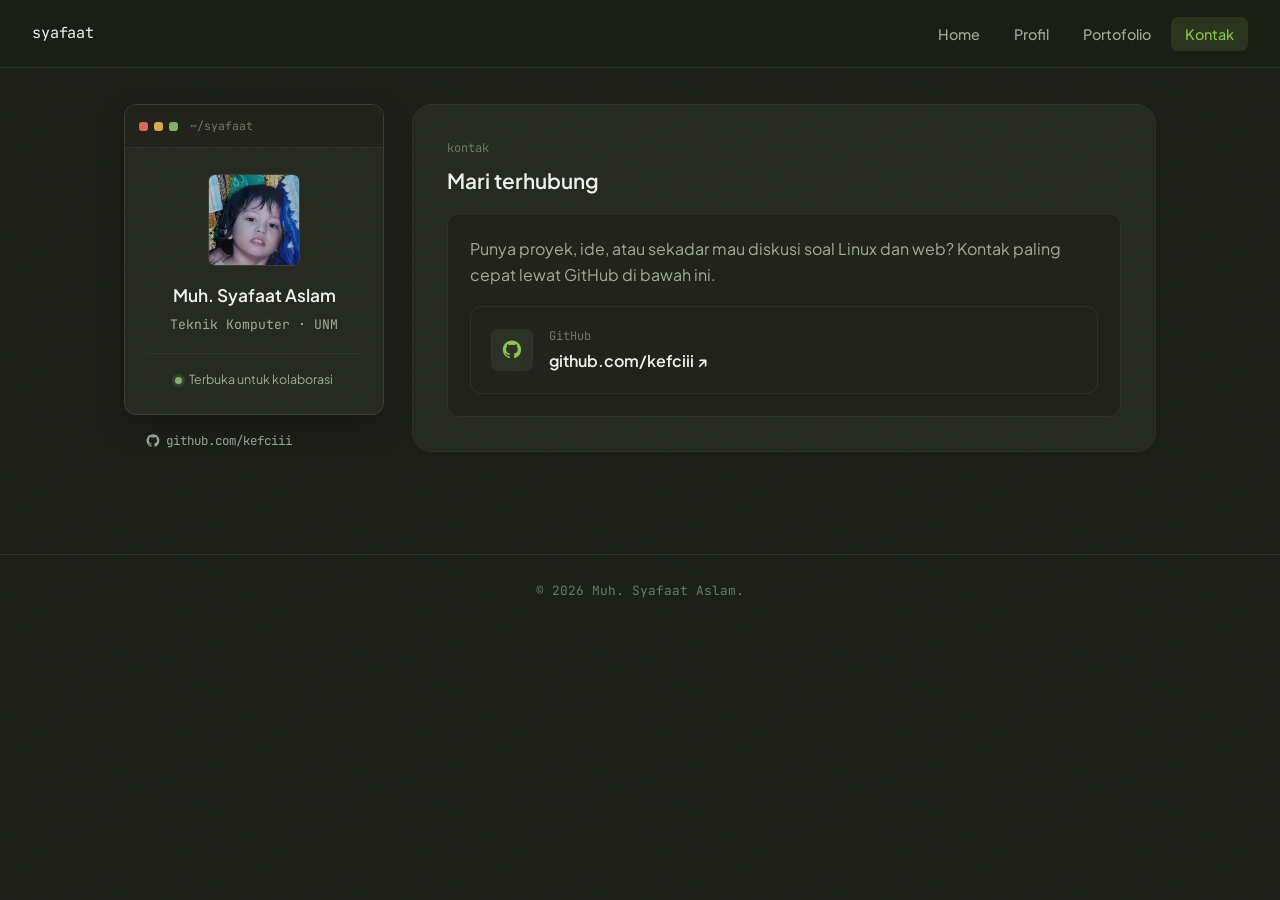
==== kontak.html @ 99794496 "portofolio" ====
<!DOCTYPE html>
<html lang="id">
<head>
    <meta charset="UTF-8">
    <meta name="viewport" content="width=device-width, initial-scale=1.0">
    <title>Kontak — Muh. Syafaat Aslam</title>
    <meta name="description" content="Hubungi Muh. Syafaat Aslam, mahasiswa Teknik Komputer UNM, lewat GitHub.">
    <meta name="theme-color" content="#16140f">
    <link rel="icon" type="image/svg+xml" href="favicon.svg">
    <link rel="stylesheet" href="style.css" type="text/css">
</head>
<body>

    <a href="#rightcolumn" class="skip-link">Lewati ke konten utama</a>

    <nav id="menu">
        <a href="index.html" class="brand">syafaat<span>
        <ul class="nav-links">
            <li><a href="index.html">Home</a></li>
            <li><a href="profil.html">Profil</a></li>
            <li><a href="portofolio.html">Portofolio</a></li>
            <li><a href="kontak.html" class="active">Kontak</a></li>
        </ul>
    </nav>

    <div id="wrapper">
        <div id="leftcolumn">
            <aside class="profile-card">
                <div class="card-chrome">
                    <span class="dot red"></span>
                    <span class="dot yellow"></span>
                    <span class="dot green"></span>
                    <span class="chrome-label">~/syafaat</span>
                </div>
                <div class="profile-body">
                    <div class="avatar"><img src="foto_profil.jpg" alt="Foto Muh. Syafaat Aslam"></div>
                    <b>Muh. Syafaat Aslam</b>
                    <p class="infotext">Teknik Komputer · UNM</p>
                    <div class="status-row">
                        <span class="status-dot"></span>
                        <span>Terbuka untuk kolaborasi</span>
                    </div>
                </div>
            </aside>
            <a href="https://github.com/kefciii" target="_blank" class="sidebar-link" style="margin-left: 22px;">
                <svg viewBox="0 0 24 24" fill="currentColor" aria-hidden="true"><path d="M12 .5C5.73.5.98 5.24.98 11.52c0 4.84 3.14 8.94 7.49 10.39.55.1.75-.24.75-.53 0-.26-.01-1.13-.02-2.05-3.05.66-3.7-1.3-3.7-1.3-.5-1.27-1.22-1.6-1.22-1.6-.99-.68.08-.67.08-.67 1.1.08 1.68 1.13 1.68 1.13.98 1.67 2.56 1.19 3.19.91.1-.71.38-1.19.7-1.46-2.44-.28-5-1.22-5-5.43 0-1.2.43-2.18 1.13-2.94-.11-.28-.49-1.4.11-2.92 0 0 .92-.3 3.02 1.12a10.5 10.5 0 0 1 5.5 0c2.1-1.42 3.02-1.12 3.02-1.12.6 1.52.22 2.64.11 2.92.7.76 1.13 1.74 1.13 2.94 0 4.22-2.57 5.15-5.02 5.42.39.34.74 1 .74 2.03 0 1.47-.01 2.65-.01 3.01 0 .29.2.64.76.53 4.34-1.45 7.48-5.55 7.48-10.39C23.02 5.24 18.27.5 12 .5Z"/></svg>
                github.com/kefciii
            </a>
        </div>

        <main id="rightcolumn" tabindex="-1">
            <section id="kontak" class="content-section">
                <span class="section-kicker">kontak</span>
                <h2>Mari terhubung</h2>
                <div class="transparent-box">
                    <p>Punya proyek, ide, atau sekadar mau diskusi soal Linux dan web? Kontak paling cepat lewat GitHub di bawah ini.</p>

                    <a href="https://github.com/kefciii" target="_blank" class="contact-card">
                        <span class="contact-icon">
                            <svg viewBox="0 0 24 24" fill="currentColor" aria-hidden="true"><path d="M12 .5C5.73.5.98 5.24.98 11.52c0 4.84 3.14 8.94 7.49 10.39.55.1.75-.24.75-.53 0-.26-.01-1.13-.02-2.05-3.05.66-3.7-1.3-3.7-1.3-.5-1.27-1.22-1.6-1.22-1.6-.99-.68.08-.67.08-.67 1.1.08 1.68 1.13 1.68 1.13.98 1.67 2.56 1.19 3.19.91.1-.71.38-1.19.7-1.46-2.44-.28-5-1.22-5-5.43 0-1.2.43-2.18 1.13-2.94-.11-.28-.49-1.4.11-2.92 0 0 .92-.3 3.02 1.12a10.5 10.5 0 0 1 5.5 0c2.1-1.42 3.02-1.12 3.02-1.12.6 1.52.22 2.64.11 2.92.7.76 1.13 1.74 1.13 2.94 0 4.22-2.57 5.15-5.02 5.42.39.34.74 1 .74 2.03 0 1.47-.01 2.65-.01 3.01 0 .29.2.64.76.53 4.34-1.45 7.48-5.55 7.48-10.39C23.02 5.24 18.27.5 12 .5Z"/></svg>
                        </span>
                        <span class="contact-meta">
                            <span class="contact-label">GitHub</span>
                            <span class="contact-value">github.com/kefciii ↗</span>
                        </span>
                    </a>
                </div>
            </section>
        </main>
    </div>

    <div class="footer">
        © 2026 Muh. Syafaat Aslam.
    </div>

</body>
</html>
---- style.css ----
@import url('https://fonts.googleapis.com/css2?family=Plus+Jakarta+Sans:wght@400;500;600;700&family=JetBrains+Mono:wght@400;500;600&display=swap');

:root {
    --bg: #1c1e18;
    --bg-soft: #21231b;
    --card: #262920;
    --card-alt: #2c3025;
    --border: #3c4033;
    --border-soft: #2f3327;
    --text-main: #eef2e6;
    --text-muted: #a3ab97;
    --text-faint: #6f7864;
    --accent: #8bc34a;
    --accent-dim: #6ea23a;
    --accent-soft: rgba(139, 195, 74, 0.14);
    --accent-shadow: rgba(139, 195, 74, 0.24);
    --sans: 'Plus Jakarta Sans', sans-serif;
    --mono: 'JetBrains Mono', ui-monospace, monospace;
    --radius-lg: 20px;
    --radius-md: 12px;
    --radius-sm: 7px;
}

* {
    margin: 0;
    padding: 0;
    box-sizing: border-box;
}

html {
    scroll-behavior: smooth;
}

body {
    background-color: var(--bg);
    color: var(--text-main);
    font-family: var(--sans);
    line-height: 1.6;
    overflow-x: hidden;
    position: relative;
}

/* subtle grain overlay to break flat digital surfaces */
body::before {
    content: "";
    position: fixed;
    inset: 0;
    z-index: 3;
    pointer-events: none;
    opacity: 0.05;
    mix-blend-mode: overlay;
    background-image: url("data:image/svg+xml,%3Csvg xmlns='http://www.w3.org/2000/svg' width='120' height='120'%3E%3Cfilter id='n'%3E%3CfeTurbulence type='fractalNoise' baseFrequency='0.9' numOctaves='2' stitchTiles='stitch'/%3E%3C/filter%3E%3Crect width='100%25' height='100%25' filter='url(%23n)'/%3E%3C/svg%3E");
}

@keyframes fadeInUp {
    from { opacity: 0; transform: translateY(16px); }
    to { opacity: 1; transform: translateY(0); }
}

.content-section, .profile-card {
    animation: fadeInUp 0.5s ease-out both;
}

/* accessibility: skip link */
.skip-link {
    position: absolute;
    left: 12px;
    top: -60px;
    background: var(--accent);
    color: #1c1e18;
    font-family: var(--mono);
    font-size: 0.85rem;
    font-weight: 600;
    padding: 10px 16px;
    border-radius: var(--radius-sm);
    z-index: 2000;
    transition: top 0.2s ease;
}

.skip-link:focus {
    top: 12px;
}

:focus-visible {
    outline: 2px solid var(--accent);
    outline-offset: 3px;
    border-radius: 4px;
}

/* ---------- nav ---------- */

#menu {
    display: flex;
    justify-content: space-between;
    align-items: center;
    height: 68px;
    width: 100%;
    background: rgba(28, 30, 24, 0.82);
    backdrop-filter: blur(10px);
    position: fixed;
    top: 0;
    left: 0;
    z-index: 1000;
    border-bottom: 1px solid var(--border-soft);
    padding: 0 32px;
}

.brand {
    font-family: var(--mono);
    font-size: 0.95rem;
    color: var(--text-main);
    text-decoration: none;
    letter-spacing: -0.01em;
}

.brand:hover {
    text-decoration: none;
    color: var(--text-main);
}

.brand span {
    color: var(--accent);
}

#menu ul.nav-links {
    display: flex;
    align-items: center;
    gap: 6px;
    list-style: none;
}

#menu ul.nav-links li {
    list-style: none;
}

#menu ul.nav-links a {
    text-decoration: none;
    color: var(--text-muted);
    font-weight: 500;
    font-size: 0.9rem;
    padding: 8px 14px;
    border-radius: var(--radius-sm);
    transition: color 0.2s ease, background 0.2s ease;
}

#menu ul.nav-links a:hover {
    color: var(--text-main);
    background: var(--card-alt);
}

#menu ul.nav-links a.active {
    color: var(--accent);
    background: var(--accent-soft);
}

/* ---------- layout ---------- */

#wrapper {
    max-width: 1080px;
    margin: 0 auto 40px auto;
    padding: 104px 24px 40px;
    display: flex;
    align-items: flex-start;
    gap: 28px;
}

#leftcolumn {
    width: 260px;
    flex-shrink: 0;
    position: sticky;
    top: 96px;
}

.profile-card {
    background-color: var(--card);
    border: 1px solid var(--border);
    border-radius: var(--radius-md);
    overflow: hidden;
    box-shadow: 0 12px 30px rgba(0, 0, 0, 0.28);
}

.card-chrome {
    display: flex;
    align-items: center;
    gap: 6px;
    padding: 12px 14px;
    border-bottom: 1px solid var(--border-soft);
    background: var(--bg-soft);
}

.dot {
    width: 9px;
    height: 9px;
    border-radius: 3px;
    display: inline-block;
}

.dot.red { background: #d9695a; }
.dot.yellow { background: #d9a94a; }
.dot.green { background: #7fae6b; }

.chrome-label {
    margin-left: 6px;
    font-family: var(--mono);
    font-size: 0.72rem;
    color: var(--text-faint);
}

.profile-body {
    padding: 26px 22px 24px;
    text-align: center;
}

.avatar {
    width: 92px;
    height: 92px;
    border-radius: var(--radius-sm);
    background: linear-gradient(155deg, var(--accent-soft), transparent);
    border: 1px solid var(--border);
    color: var(--accent);
    font-family: var(--mono);
    font-weight: 600;
    font-size: 1.35rem;
    display: flex;
    align-items: center;
    justify-content: center;
    margin: 0 auto 16px;
    overflow: hidden;
}

.avatar img {
    width: 100%;
    height: 100%;
    object-fit: cover;
    object-position: 50% 50%;
    display: block;
}

.profile-body b {
    font-size: 1.08rem;
    color: var(--text-main);
    display: block;
    margin-bottom: 4px;
    font-weight: 600;
}

.infotext {
    font-size: 0.82rem;
    color: var(--text-muted);
    font-family: var(--mono);
}

.status-row {
    display: flex;
    align-items: center;
    justify-content: center;
    gap: 7px;
    margin-top: 18px;
    padding-top: 16px;
    border-top: 1px solid var(--border-soft);
    font-size: 0.78rem;
    color: var(--text-muted);
}

.status-dot {
    width: 7px;
    height: 7px;
    border-radius: 50%;
    background: #7fae6b;
    box-shadow: 0 0 0 3px rgba(127, 174, 107, 0.18);
}

.sidebar-link {
    display: inline-flex;
    align-items: center;
    gap: 6px;
    margin-top: 16px;
    font-family: var(--mono);
    font-size: 0.78rem;
    color: var(--text-muted);
    text-decoration: none;
    transition: color 0.2s ease;
}

.sidebar-link:hover {
    color: var(--accent);
    text-decoration: none;
}

.sidebar-link svg {
    width: 14px;
    height: 14px;
}

#rightcolumn {
    flex: 1;
    min-width: 0;
}

.content-section {
    background-color: var(--card);
    border: 1px solid var(--border-soft);
    border-radius: var(--radius-lg);
    padding: 34px;
    margin-bottom: 22px;
}

/* ---------- hero ---------- */

.eyebrow {
    font-family: var(--mono);
    font-size: 0.85rem;
    color: var(--accent);
    margin-bottom: 14px;
    display: inline-block;
}

.headlines {
    font-size: clamp(1.7rem, 3.6vw, 2.5rem);
    line-height: 1.12;
    letter-spacing: -0.015em;
    margin-bottom: 16px;
    color: var(--text-main);
    text-wrap: balance;
    font-weight: 700;
    max-width: 22ch;
}

.sublines {
    color: var(--text-muted);
    font-size: 1rem;
    max-width: 58ch;
}

.stat-row {
    display: flex;
    flex-wrap: wrap;
    gap: 10px;
    margin-top: 24px;
}

.stat-chip {
    font-family: var(--mono);
    font-size: 0.78rem;
    color: var(--text-muted);
    background: var(--card-alt);
    border: 1px solid var(--border-soft);
    padding: 7px 12px;
    border-radius: 999px;
}

.hero-actions {
    display: flex;
    gap: 12px;
    margin-top: 28px;
    flex-wrap: wrap;
}

.btn {
    font-family: var(--sans);
    font-weight: 600;
    font-size: 0.9rem;
    padding: 11px 20px;
    border-radius: var(--radius-sm);
    text-decoration: none;
    display: inline-block;
    transition: transform 0.15s ease, background 0.2s ease, border-color 0.2s ease;
}

.btn-primary {
    background: var(--accent);
    color: #1c1e18;
}

.btn-primary:hover {
    background: #a3d968;
    transform: translateY(-1px);
}

.btn-primary:active {
    transform: translateY(0) scale(0.98);
}

.btn-ghost {
    border: 1px solid var(--border);
    color: var(--text-main);
}

.btn-ghost:hover {
    border-color: var(--accent);
    color: var(--accent);
}

/* ---------- text sections ---------- */

h2 {
    color: var(--text-main);
    font-weight: 600;
    font-size: 1.3rem;
    margin-bottom: 4px;
}

.section-kicker {
    font-family: var(--mono);
    font-size: 0.75rem;
    color: var(--text-faint);
    text-transform: lowercase;
    margin-bottom: 6px;
    display: block;
}

p { color: var(--text-muted); font-size: 1rem; }

.transparent-box {
    background: var(--bg-soft);
    border: 1px solid var(--border-soft);
    padding: 22px;
    border-radius: var(--radius-md);
    margin-top: 16px;
}

/* ---------- skills list (asymmetric, replaces 3-equal-card grid) ---------- */

.skill-list {
    margin-top: 20px;
    display: flex;
    flex-direction: column;
}

.skill-row {
    display: grid;
    grid-template-columns: 56px 1fr;
    gap: 18px;
    padding: 20px 0;
    border-top: 1px solid var(--border-soft);
    transition: padding-left 0.2s ease;
}

.skill-row:first-child { border-top: none; }

.skill-row:hover { padding-left: 6px; }

.skill-num {
    font-family: var(--mono);
    color: var(--border);
    font-size: 1.3rem;
    font-weight: 600;
    transition: color 0.2s ease;
}

.skill-row:hover .skill-num { color: var(--accent); }

.skill-row h3 {
    font-size: 1.02rem;
    color: var(--text-main);
    font-weight: 600;
    margin-bottom: 6px;
}

.skill-row p {
    font-size: 0.92rem;
    max-width: 54ch;
}

.skill-tags {
    margin-top: 10px;
    font-family: var(--mono);
    font-size: 0.72rem;
    color: var(--accent-dim);
}

/* ---------- project / browser-window mockup ---------- */

.project-window {
    border: 1px solid var(--border);
    border-radius: var(--radius-md);
    overflow: hidden;
    margin-top: 16px;
    transition: transform 0.25s ease, box-shadow 0.25s ease, border-color 0.25s ease;
}

.project-window:hover {
    transform: translateY(-4px);
    border-color: var(--accent-dim);
    box-shadow: 0 16px 34px var(--accent-shadow);
}

.window-bar {
    display: flex;
    align-items: center;
    gap: 8px;
    padding: 10px 14px;
    background: var(--bg-soft);
    border-bottom: 1px solid var(--border-soft);
}

.url-pill {
    margin-left: 10px;
    flex: 1;
    min-width: 0;
    font-family: var(--mono);
    font-size: 0.72rem;
    color: var(--text-faint);
    background: var(--card);
    border: 1px solid var(--border-soft);
    border-radius: 999px;
    padding: 4px 12px;
    overflow: hidden;
    text-overflow: ellipsis;
    white-space: nowrap;
}

.window-preview {
    height: 150px;
    background:
        radial-gradient(circle at 15% 20%, var(--accent-shadow), transparent 45%),
        radial-gradient(circle at 85% 80%, rgba(226,166,64,0.1), transparent 50%),
        repeating-linear-gradient(135deg, var(--card-alt) 0 2px, var(--bg-soft) 2px 26px);
}

.window-body {
    padding: 24px;
    background: var(--card);
}

.window-body h3 {
    font-size: 1.15rem;
    color: var(--text-main);
    margin-bottom: 8px;
}

.tech-line {
    font-family: var(--mono);
    font-size: 0.75rem;
    color: var(--accent-dim);
    margin: 12px 0 4px;
    display: block;
}

.window-link {
    display: inline-flex;
    align-items: center;
    gap: 6px;
    margin-top: 14px;
    font-weight: 600;
    font-size: 0.9rem;
}

.more-note {
    margin-top: 18px;
    padding: 16px 20px;
    border: 1px dashed var(--border);
    border-radius: var(--radius-md);
    font-family: var(--mono);
    font-size: 0.8rem;
    color: var(--text-faint);
}

/* ---------- contact card ---------- */

.contact-card {
    display: flex;
    align-items: center;
    gap: 16px;
    margin-top: 18px;
    padding: 20px;
    background: var(--bg-soft);
    border: 1px solid var(--border-soft);
    border-radius: var(--radius-md);
    text-decoration: none;
    transition: border-color 0.2s ease, transform 0.2s ease;
}

.contact-card:hover {
    border-color: var(--accent-dim);
    transform: translateY(-2px);
    text-decoration: none;
}

.contact-icon {
    width: 42px;
    height: 42px;
    border-radius: var(--radius-sm);
    background: var(--card-alt);
    display: flex;
    align-items: center;
    justify-content: center;
    flex-shrink: 0;
    color: var(--accent);
}

.contact-icon svg { width: 20px; height: 20px; }

.contact-meta span {
    display: block;
}

.contact-label {
    font-size: 0.75rem;
    color: var(--text-faint);
    font-family: var(--mono);
}

.contact-value {
    color: var(--text-main);
    font-weight: 600;
    margin-top: 2px;
}

a {
    color: var(--accent);
    text-decoration: none;
    transition: color 0.2s ease;
}

a:hover {
    color: #a3d968;
    text-decoration: underline;
}

.footer {
    text-align: center;
    padding: 26px;
    color: var(--text-faint);
    font-size: 0.8rem;
    font-family: var(--mono);
    border-top: 1px solid var(--border-soft);
    margin-top: 10px;
}

/* ---------- responsive ---------- */

@media (max-width: 820px) {
    #wrapper {
        flex-direction: column;
        align-items: stretch;
        padding-top: 92px;
    }

    #leftcolumn {
        position: static;
        width: 100%;
    }

    .profile-body {
        text-align: left;
        display: grid;
        grid-template-columns: auto 1fr;
        column-gap: 16px;
        row-gap: 2px;
        grid-template-areas:
            "avatar name"
            "avatar sub"
            "status status";
    }
    .avatar { margin: 0; grid-area: avatar; align-self: start; }
    .profile-body b { grid-area: name; }
    .infotext { grid-area: sub; }
    .status-row {
        grid-area: status;
        justify-content: flex-start;
        margin-top: 14px;
    }
    .sidebar-link { justify-content: flex-start; }

    #menu { padding: 0 18px; }
    #menu ul.nav-links { gap: 2px; }
    #menu ul.nav-links a { padding: 8px 10px; font-size: 0.84rem; }

    .content-section { padding: 24px; }
}

@media (prefers-reduced-motion: reduce) {
    html { scroll-behavior: auto; }
    *, *::before, *::after {
        animation-duration: 0.001ms !important;
        transition-duration: 0.001ms !important;
    }
}
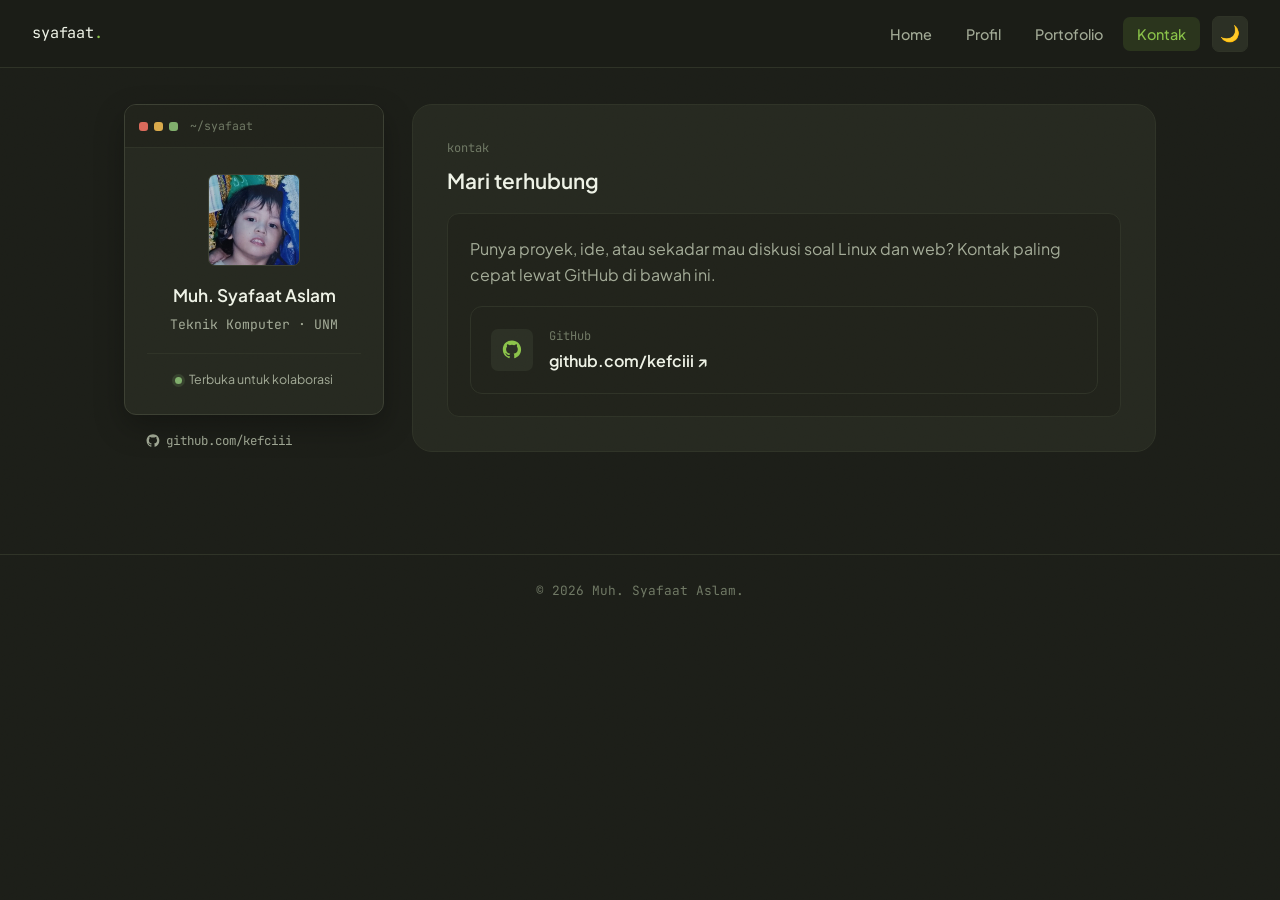
==== commit 6027db2a: "Menambahkan dark mode" ====
--- a/kontak.html
+++ b/kontak.html
@@ -14,13 +14,16 @@
     <a href="#rightcolumn" class="skip-link">Lewati ke konten utama</a>
 
     <nav id="menu">
-        <a href="index.html" class="brand">syafaat<span>
+        <a href="index.html" class="brand">syafaat<span>.</span></a>
+        <div class="nav-right">
         <ul class="nav-links">
             <li><a href="index.html">Home</a></li>
             <li><a href="profil.html">Profil</a></li>
             <li><a href="portofolio.html">Portofolio</a></li>
-            <li><a href="kontak.html" class="active">Kontak</a></li>
+            <li><a href="kontak.html">Kontak</a></li>
         </ul>
+        <button id="theme-toggle" class="theme-toggle-btn" type="button" aria-label="Ganti tema">🌙</button>
+        </div>
     </nav>
 
     <div id="wrapper">
@@ -42,7 +45,7 @@
                     </div>
                 </div>
             </aside>
-            <a href="https://github.com/kefciii" target="_blank" class="sidebar-link" style="margin-left: 22px;">
+            <a href="https://github.com/kefciii" target="_blank" rel="noopener noreferrer" class="sidebar-link" style="margin-left: 22px;">
                 <svg viewBox="0 0 24 24" fill="currentColor" aria-hidden="true"><path d="M12 .5C5.73.5.98 5.24.98 11.52c0 4.84 3.14 8.94 7.49 10.39.55.1.75-.24.75-.53 0-.26-.01-1.13-.02-2.05-3.05.66-3.7-1.3-3.7-1.3-.5-1.27-1.22-1.6-1.22-1.6-.99-.68.08-.67.08-.67 1.1.08 1.68 1.13 1.68 1.13.98 1.67 2.56 1.19 3.19.91.1-.71.38-1.19.7-1.46-2.44-.28-5-1.22-5-5.43 0-1.2.43-2.18 1.13-2.94-.11-.28-.49-1.4.11-2.92 0 0 .92-.3 3.02 1.12a10.5 10.5 0 0 1 5.5 0c2.1-1.42 3.02-1.12 3.02-1.12.6 1.52.22 2.64.11 2.92.7.76 1.13 1.74 1.13 2.94 0 4.22-2.57 5.15-5.02 5.42.39.34.74 1 .74 2.03 0 1.47-.01 2.65-.01 3.01 0 .29.2.64.76.53 4.34-1.45 7.48-5.55 7.48-10.39C23.02 5.24 18.27.5 12 .5Z"/></svg>
                 github.com/kefciii
             </a>
@@ -73,5 +76,6 @@
         © 2026 Muh. Syafaat Aslam.
     </div>
 
+    <script src="script.js" defer></script>
 </body>
 </html>
--- a/style.css
+++ b/style.css
@@ -19,6 +19,26 @@
     --radius-lg: 20px;
     --radius-md: 12px;
     --radius-sm: 7px;
+
+    color-scheme: dark;
+    transition: background-color 0.25s ease, color 0.25s ease, border-color 0.25s ease;
+}
+
+:root[data-theme="light"] {
+    color-scheme: light;
+    --bg: #f5f6f1;
+    --bg-soft: #eceee6;
+    --card: #ffffff;
+    --card-alt: #eef0e8;
+    --border: #d8dccd;
+    --border-soft: #e4e7dc;
+    --text-main: #1c1e18;
+    --text-muted: #52584a;
+    --text-faint: #838c74;
+    --accent: #5c9a2c;
+    --accent-dim: #4a7d23;
+    --accent-soft: rgba(92, 154, 44, 0.12);
+    --accent-shadow: rgba(92, 154, 44, 0.18);
 }
 
 * {
@@ -40,7 +60,6 @@
     position: relative;
 }
 
-/* subtle grain overlay to break flat digital surfaces */
 body::before {
     content: "";
     position: fixed;
@@ -61,7 +80,6 @@
     animation: fadeInUp 0.5s ease-out both;
 }
 
-/* accessibility: skip link */
 .skip-link {
     position: absolute;
     left: 12px;
@@ -86,8 +104,6 @@
     outline-offset: 3px;
     border-radius: 4px;
 }
-
-/* ---------- nav ---------- */
 
 #menu {
     display: flex;
@@ -153,7 +169,32 @@
     background: var(--accent-soft);
 }
 
-/* ---------- layout ---------- */
+.nav-right {
+    display: flex;
+    align-items: center;
+    gap: 12px;
+}
+
+.theme-toggle-btn {
+    width: 36px;
+    height: 36px;
+    display: flex;
+    align-items: center;
+    justify-content: center;
+    background: var(--card-alt);
+    border: 1px solid var(--border-soft);
+    border-radius: var(--radius-sm);
+    cursor: pointer;
+    font-size: 1rem;
+    line-height: 1;
+    color: var(--text-main);
+    transition: border-color 0.2s ease, transform 0.15s ease;
+}
+
+.theme-toggle-btn:hover {
+    border-color: var(--accent-dim);
+    transform: translateY(-1px);
+}
 
 #wrapper {
     max-width: 1080px;
@@ -305,8 +346,6 @@
     margin-bottom: 22px;
 }
 
-/* ---------- hero ---------- */
-
 .eyebrow {
     font-family: var(--mono);
     font-size: 0.85rem;
@@ -391,8 +430,6 @@
     color: var(--accent);
 }
 
-/* ---------- text sections ---------- */
-
 h2 {
     color: var(--text-main);
     font-weight: 600;
@@ -418,8 +455,6 @@
     border-radius: var(--radius-md);
     margin-top: 16px;
 }
-
-/* ---------- skills list (asymmetric, replaces 3-equal-card grid) ---------- */
 
 .skill-list {
     margin-top: 20px;
@@ -468,8 +503,6 @@
     font-size: 0.72rem;
     color: var(--accent-dim);
 }
-
-/* ---------- project / browser-window mockup ---------- */
 
 .project-window {
     border: 1px solid var(--border);
@@ -556,8 +589,6 @@
     color: var(--text-faint);
 }
 
-/* ---------- contact card ---------- */
-
 .contact-card {
     display: flex;
     align-items: center;
@@ -627,8 +658,6 @@
     border-top: 1px solid var(--border-soft);
     margin-top: 10px;
 }
-
-/* ---------- responsive ---------- */
 
 @media (max-width: 820px) {
     #wrapper {
@@ -670,6 +699,17 @@
     .content-section { padding: 24px; }
 }
 
+.reveal-init {
+    opacity: 0;
+    transform: translateY(24px);
+    transition: opacity 0.6s ease, transform 0.6s ease;
+}
+
+.reveal-visible {
+    opacity: 1;
+    transform: translateY(0);
+}
+
 @media (prefers-reduced-motion: reduce) {
     html { scroll-behavior: auto; }
     *, *::before, *::after {
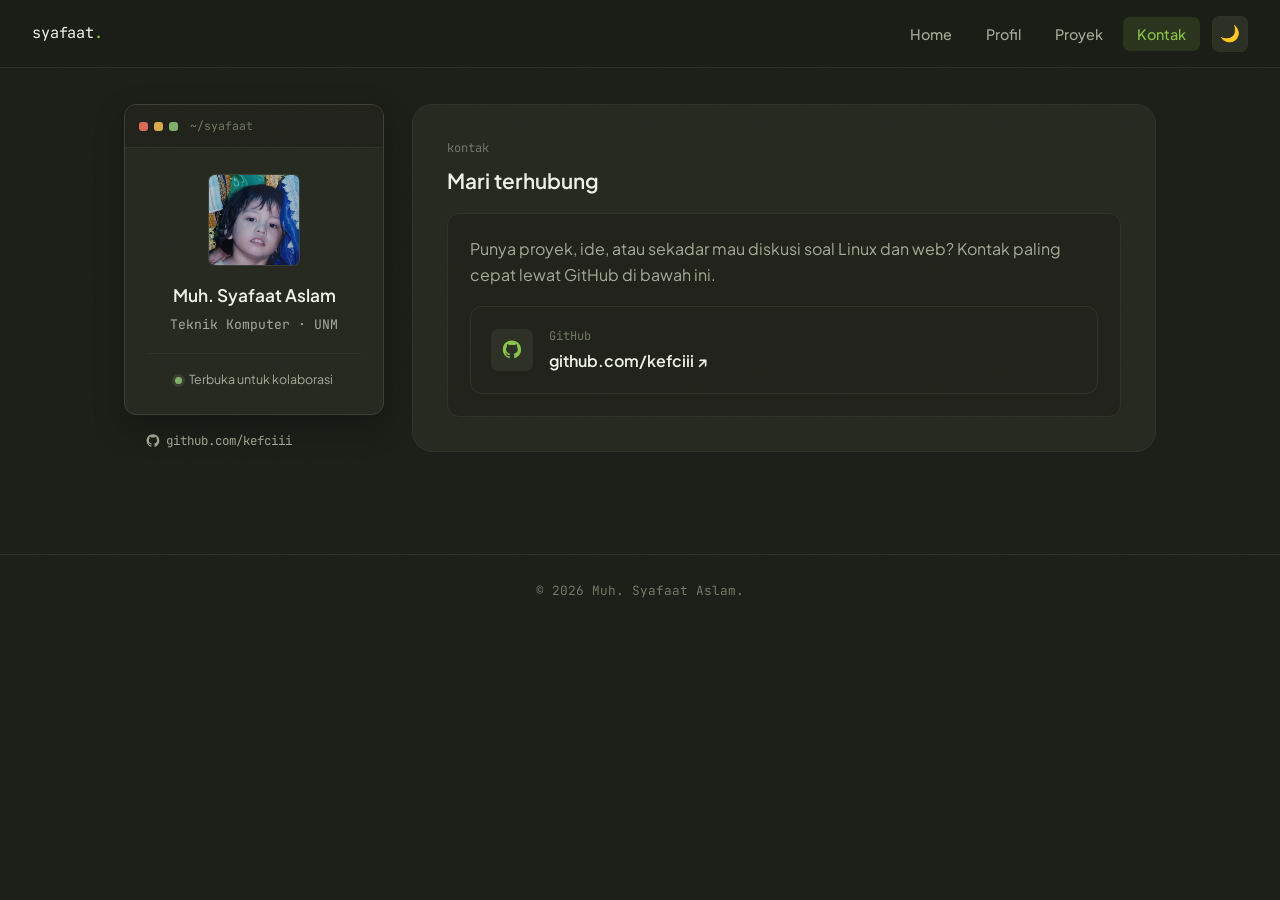
==== commit c02de4b2: "revisi portofolio" ====
--- a/kontak.html
+++ b/kontak.html
@@ -19,7 +19,7 @@
         <ul class="nav-links">
             <li><a href="index.html">Home</a></li>
             <li><a href="profil.html">Profil</a></li>
-            <li><a href="portofolio.html">Portofolio</a></li>
+            <li><a href="proyek.html">Proyek</a></li>
             <li><a href="kontak.html">Kontak</a></li>
         </ul>
         <button id="theme-toggle" class="theme-toggle-btn" type="button" aria-label="Ganti tema">🌙</button>
